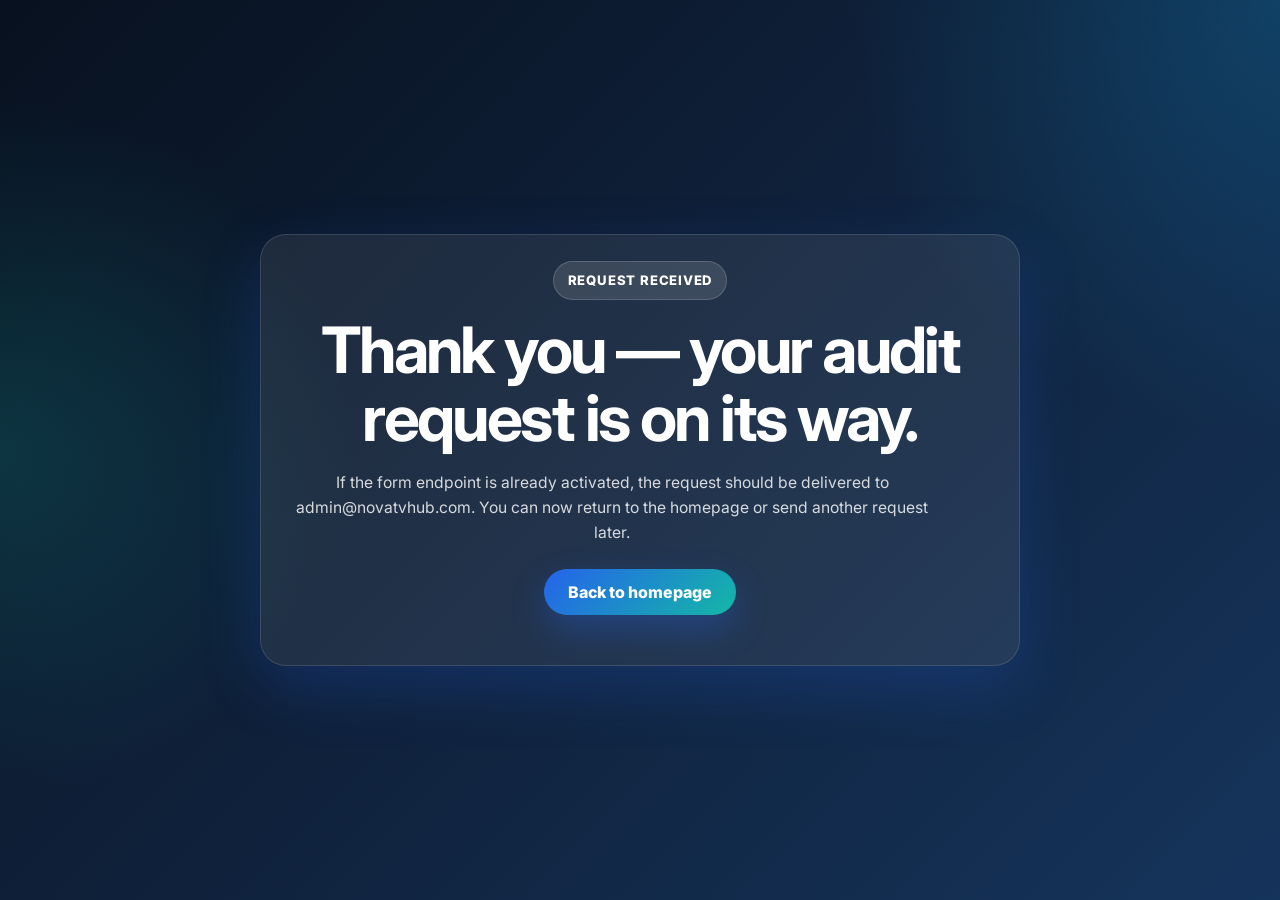
==== thank-you.html @ edfe0f5c "Deploy-ready Nova Dev landing page update" ====
<!DOCTYPE html>
<html lang="en">
<head>
  <meta charset="UTF-8" />
  <meta name="viewport" content="width=device-width, initial-scale=1.0" />
  <title>Thank You | Nova Dev</title>
  <link rel="preconnect" href="https://fonts.googleapis.com" />
  <link rel="preconnect" href="https://fonts.gstatic.com" crossorigin />
  <link href="https://fonts.googleapis.com/css2?family=Inter:wght@400;600;700;800&display=swap" rel="stylesheet" />
  <link rel="stylesheet" href="assets/css/style.css" />
</head>
<body>
  <main class="hero" style="min-height:100vh;display:grid;place-items:center;padding:32px 0;">
    <div class="container" style="max-width:760px;">
      <div class="hero-card" style="text-align:center;">
        <div class="eyebrow">Request received</div>
        <h1 style="margin-top:16px;">Thank you — your audit request is on its way.</h1>
        <p>If the form endpoint is already activated, the request should be delivered to admin@novatvhub.com. You can now return to the homepage or send another request later.</p>
        <div class="hero-actions" style="justify-content:center; margin-top:24px;">
          <a class="btn btn-primary" href="index.html">Back to homepage</a>
        </div>
      </div>
    </div>
  </main>
</body>
</html>
---- assets/css/style.css ----
:root {
  --bg: #08111f;
  --bg-soft: #0f1c31;
  --surface: #ffffff;
  --surface-soft: #f4f8ff;
  --text: #142033;
  --muted: #5d6b82;
  --line: #dbe5f3;
  --primary: #2563eb;
  --primary-2: #0ea5e9;
  --accent: #14b8a6;
  --accent-2: #22c55e;
  --white: #ffffff;
  --danger: #b91c1c;
  --success: #166534;
  --success-bg: #ecfdf3;
  --danger-bg: #fef2f2;
  --radius: 18px;
  --shadow: 0 16px 45px rgba(15, 23, 42, 0.12);
  --hero-shadow: 0 22px 60px rgba(37, 99, 235, 0.22);
  --max: 1160px;
  --font: 'Inter', system-ui, -apple-system, BlinkMacSystemFont, 'Segoe UI', sans-serif;
}

* { box-sizing: border-box; }
html { scroll-behavior: smooth; }
body {
  margin: 0;
  font-family: var(--font);
  color: var(--text);
  background: linear-gradient(180deg, #eef5ff 0%, #f8fbff 100%);
  line-height: 1.6;
}
a { color: inherit; }
img { max-width: 100%; display: block; }
button, input, select, textarea { font: inherit; }

.container {
  width: min(calc(100% - 32px), var(--max));
  margin: 0 auto;
}

.site-header {
  position: sticky;
  top: 0;
  z-index: 1000;
  backdrop-filter: blur(14px);
  background: rgba(8, 17, 31, 0.86);
  border-bottom: 1px solid rgba(255,255,255,0.08);
}
.site-nav {
  min-height: 80px;
  display: flex;
  align-items: center;
  justify-content: space-between;
  gap: 24px;
}
.brand {
  display: inline-flex;
  align-items: center;
  gap: 14px;
  text-decoration: none;
  color: var(--white);
  min-width: 0;
}
.brand-mark {
  width: 56px;
  height: 56px;
  border-radius: 16px;
  background: linear-gradient(135deg, var(--primary), var(--accent));
  display: grid;
  place-items: center;
  box-shadow: 0 12px 30px rgba(20, 184, 166, 0.28);
  flex: 0 0 auto;
  overflow: hidden;
}
.brand-mark span {
  font-family: 'Courier New', monospace;
  font-size: 1.2rem;
  font-weight: 900;
  color: #fff;
}
.brand.brand--image .brand-mark {
  width: 72px;
  height: 72px;
  padding: 8px;
  background: rgba(255,255,255,0.96);
  box-shadow: 0 12px 34px rgba(37, 99, 235, 0.24);
}
.brand.brand--image .brand-mark img {
  width: 100%;
  height: 100%;
  object-fit: contain;
}
.brand-copy { min-width: 0; }
.brand-title {
  display: block;
  font-size: 1.35rem;
  font-weight: 900;
  line-height: 1;
}
.brand-title em { color: #7dd3fc; font-style: normal; }
.brand-tag {
  display: block;
  color: rgba(255,255,255,0.68);
  font-size: 0.72rem;
  letter-spacing: 0.12em;
  text-transform: uppercase;
  margin-top: 4px;
}
.nav-links {
  display: flex;
  align-items: center;
  gap: 22px;
}
.nav-links a {
  color: rgba(255,255,255,0.84);
  text-decoration: none;
  font-weight: 600;
  font-size: 0.97rem;
}
.nav-links a:hover { color: #fff; }
.nav-actions {
  display: flex;
  align-items: center;
  gap: 14px;
}
.btn,
.menu-toggle {
  border: 0;
  border-radius: 999px;
  cursor: pointer;
}
.btn {
  display: inline-flex;
  align-items: center;
  justify-content: center;
  gap: 10px;
  text-decoration: none;
  font-weight: 800;
  line-height: 1;
  transition: transform .2s ease, box-shadow .2s ease, opacity .2s ease;
}
.btn:hover { transform: translateY(-2px); }
.btn-primary {
  color: #fff;
  background: linear-gradient(135deg, var(--primary), var(--accent));
  box-shadow: 0 14px 34px rgba(37, 99, 235, 0.32);
  padding: 15px 24px;
}
.btn-secondary {
  color: var(--primary);
  background: rgba(255,255,255,0.92);
  padding: 15px 22px;
}
.menu-toggle {
  display: none;
  width: 48px;
  height: 48px;
  background: rgba(255,255,255,0.08);
  color: #fff;
}
.menu-toggle svg { width: 22px; height: 22px; }

.hero {
  position: relative;
  overflow: hidden;
  background: radial-gradient(circle at top right, rgba(14,165,233,0.22), transparent 28%),
              radial-gradient(circle at left center, rgba(20,184,166,0.18), transparent 26%),
              linear-gradient(135deg, #08111f 0%, #10233e 54%, #15345b 100%);
  color: var(--white);
  padding: 86px 0 58px;
}
.hero-grid {
  display: grid;
  grid-template-columns: minmax(0, 1.1fr) minmax(320px, 0.9fr);
  gap: 36px;
  align-items: center;
}
.eyebrow {
  display: inline-flex;
  align-items: center;
  gap: 10px;
  background: rgba(255,255,255,0.12);
  border: 1px solid rgba(255,255,255,0.16);
  border-radius: 999px;
  padding: 8px 14px;
  font-size: 0.82rem;
  font-weight: 800;
  letter-spacing: .06em;
  text-transform: uppercase;
}
.hero h1 {
  font-size: clamp(2.2rem, 5vw, 4.3rem);
  line-height: 1.06;
  letter-spacing: -0.04em;
  margin: 18px 0 18px;
}
.hero h1 span { color: #7dd3fc; }
.hero p {
  max-width: 650px;
  color: rgba(255,255,255,0.83);
  font-size: 1.08rem;
  margin: 0 0 28px;
}
.hero-actions {
  display: flex;
  flex-wrap: wrap;
  gap: 14px;
  margin-bottom: 24px;
}
.hero-points {
  display: flex;
  flex-wrap: wrap;
  gap: 10px;
}
.hero-points span {
  display: inline-flex;
  align-items: center;
  gap: 8px;
  background: rgba(255,255,255,0.08);
  border: 1px solid rgba(255,255,255,0.12);
  border-radius: 999px;
  padding: 9px 14px;
  font-weight: 700;
  font-size: 0.92rem;
}
.hero-card {
  background: rgba(255,255,255,0.08);
  border: 1px solid rgba(255,255,255,0.12);
  border-radius: 26px;
  padding: 26px;
  box-shadow: var(--hero-shadow);
}
.hero-card h2 {
  margin: 0 0 12px;
  font-size: 1.18rem;
}
.hero-card p {
  margin: 0 0 18px;
  color: rgba(255,255,255,0.82);
  font-size: 0.98rem;
}
.mini-grid {
  display: grid;
  grid-template-columns: repeat(2, minmax(0, 1fr));
  gap: 14px;
}
.mini-card {
  background: rgba(8,17,31,0.35);
  border: 1px solid rgba(255,255,255,0.08);
  border-radius: 18px;
  padding: 16px;
}
.mini-card strong {
  display: block;
  font-size: 1.55rem;
  margin-bottom: 6px;
}
.mini-card span { color: rgba(255,255,255,0.72); font-size: 0.9rem; }

.stats {
  margin-top: -24px;
  position: relative;
  z-index: 2;
}
.stats-grid {
  background: #fff;
  border-radius: 24px;
  box-shadow: var(--shadow);
  display: grid;
  grid-template-columns: repeat(4, minmax(0, 1fr));
  gap: 16px;
  padding: 24px;
}
.stat {
  text-align: center;
  padding: 14px;
}
.stat strong {
  display: block;
  color: var(--primary);
  font-size: clamp(1.7rem, 3vw, 2.4rem);
  line-height: 1;
  margin-bottom: 8px;
}
.stat span { color: var(--muted); font-weight: 700; font-size: .95rem; }

section { padding: 84px 0; }
.section-head {
  text-align: center;
  max-width: 780px;
  margin: 0 auto 42px;
}
.section-head h2 {
  margin: 0 0 12px;
  font-size: clamp(1.9rem, 3.2vw, 3rem);
  line-height: 1.12;
}
.section-head p {
  margin: 0;
  color: var(--muted);
  font-size: 1.04rem;
}
.cards-3, .cards-4, .steps, .testimonials, .faq-grid {
  display: grid;
  gap: 22px;
}
.cards-3 { grid-template-columns: repeat(3, minmax(0, 1fr)); }
.cards-4 { grid-template-columns: repeat(4, minmax(0, 1fr)); }
.steps { grid-template-columns: repeat(3, minmax(0, 1fr)); }
.testimonials { grid-template-columns: repeat(3, minmax(0, 1fr)); }
.faq-grid { grid-template-columns: repeat(2, minmax(0, 1fr)); }
.card {
  background: #fff;
  border: 1px solid var(--line);
  border-radius: 22px;
  padding: 24px;
  box-shadow: var(--shadow);
}
.card .icon {
  width: 52px;
  height: 52px;
  border-radius: 16px;
  display: grid;
  place-items: center;
  background: linear-gradient(135deg, rgba(37,99,235,0.12), rgba(20,184,166,0.14));
  color: var(--primary);
  font-size: 1.4rem;
  margin-bottom: 16px;
}
.card h3 { margin: 0 0 10px; font-size: 1.15rem; }
.card p { margin: 0; color: var(--muted); }
.card ul { margin: 12px 0 0; padding-left: 18px; color: var(--muted); }
.card li + li { margin-top: 8px; }

.dark-band {
  background: linear-gradient(135deg, #08111f 0%, #10233e 100%);
  color: #fff;
}
.dark-band .section-head p { color: rgba(255,255,255,0.78); }
.check-grid {
  display: grid;
  grid-template-columns: repeat(3, minmax(0, 1fr));
  gap: 16px;
}
.check-item {
  background: rgba(255,255,255,0.08);
  border: 1px solid rgba(255,255,255,0.12);
  border-radius: 18px;
  padding: 16px 18px;
  display: flex;
  gap: 12px;
  align-items: flex-start;
}
.check-item span {
  display: inline-grid;
  place-items: center;
  width: 28px;
  height: 28px;
  border-radius: 50%;
  background: rgba(20,184,166,0.18);
  color: #67e8f9;
  flex: 0 0 auto;
  font-weight: 900;
}
.check-item strong { display: block; margin-bottom: 3px; }
.check-item p { margin: 0; color: rgba(255,255,255,0.78); font-size: 0.94rem; }

.step-number {
  display: inline-grid;
  place-items: center;
  width: 42px;
  height: 42px;
  border-radius: 14px;
  background: linear-gradient(135deg, var(--primary), var(--accent));
  color: #fff;
  font-weight: 900;
  margin-bottom: 16px;
}

.form-shell {
  display: grid;
  grid-template-columns: minmax(0, .92fr) minmax(0, 1.08fr);
  gap: 28px;
  align-items: start;
}
.form-panel, .info-panel {
  background: #fff;
  border: 1px solid var(--line);
  border-radius: 26px;
  box-shadow: var(--shadow);
}
.form-panel { padding: 30px; }
.info-panel {
  padding: 30px;
  background: linear-gradient(180deg, #ffffff 0%, #f6fbff 100%);
}
.info-panel h3, .form-panel h2 { margin-top: 0; }
.info-list {
  display: grid;
  gap: 14px;
  margin-top: 22px;
}
.info-list .item {
  display: flex;
  gap: 12px;
  align-items: flex-start;
  color: var(--muted);
}
.info-list .item strong { color: var(--text); display: block; margin-bottom: 4px; }
.info-dot {
  width: 34px;
  height: 34px;
  border-radius: 12px;
  display: grid;
  place-items: center;
  background: rgba(37,99,235,0.12);
  color: var(--primary);
  flex: 0 0 auto;
}
.form-grid {
  display: grid;
  grid-template-columns: repeat(2, minmax(0, 1fr));
  gap: 16px;
}
.field,
.field-full { display: block; }
.field-full { grid-column: 1 / -1; }
label {
  display: block;
  margin-bottom: 8px;
  font-weight: 700;
  font-size: 0.92rem;
}
input, select, textarea {
  width: 100%;
  border: 1.8px solid var(--line);
  border-radius: 14px;
  background: #f9fbff;
  padding: 14px 15px;
  color: var(--text);
  outline: none;
  transition: border-color .2s ease, box-shadow .2s ease, background .2s ease;
}
input:focus, select:focus, textarea:focus {
  border-color: var(--primary);
  box-shadow: 0 0 0 4px rgba(37,99,235,0.10);
  background: #fff;
}
textarea { min-height: 120px; resize: vertical; }
.form-note {
  color: var(--muted);
  font-size: .9rem;
  margin-top: 14px;
}
.alert {
  display: none;
  margin-top: 18px;
  border-radius: 16px;
  padding: 16px 18px;
  font-weight: 700;
}
.alert.success {
  color: var(--success);
  background: var(--success-bg);
  border: 1px solid #bbf7d0;
}
.alert.error {
  color: var(--danger);
  background: var(--danger-bg);
  border: 1px solid #fecaca;
}
.badge-row {
  display: flex;
  flex-wrap: wrap;
  gap: 10px;
  margin-top: 18px;
}
.badge-row span {
  display: inline-flex;
  align-items: center;
  gap: 8px;
  border-radius: 999px;
  padding: 9px 13px;
  background: #eef6ff;
  color: var(--primary);
  font-weight: 700;
  font-size: 0.9rem;
}
.quote {
  position: relative;
  padding-top: 18px;
}
.quote::before {
  content: '“';
  position: absolute;
  top: -14px;
  left: 0;
  font-size: 4rem;
  color: rgba(37,99,235,0.12);
  font-weight: 900;
  line-height: 1;
}
.quote p { margin: 0 0 16px; }
.quote strong { color: var(--primary); }

.site-footer {
  background: #08111f;
  color: rgba(255,255,255,0.75);
  padding: 34px 0 46px;
}
.footer-grid {
  display: flex;
  align-items: center;
  justify-content: space-between;
  gap: 18px;
  flex-wrap: wrap;
}
.footer-links {
  display: flex;
  gap: 18px;
  flex-wrap: wrap;
}
.footer-links a {
  color: #8fe5df;
  text-decoration: none;
  font-weight: 700;
}
.footer-links a:hover { color: #fff; }

@media (max-width: 1024px) {
  .hero-grid,
  .form-shell,
  .cards-4,
  .check-grid,
  .cards-3,
  .steps,
  .testimonials,
  .faq-grid {
    grid-template-columns: repeat(2, minmax(0, 1fr));
  }
  .hero-grid { grid-template-columns: 1fr; }
}

@media (max-width: 860px) {
  .site-nav {
    min-height: 74px;
    flex-wrap: wrap;
    padding: 14px 0;
  }
  .menu-toggle { display: inline-grid; place-items: center; }
  .nav-links {
    width: 100%;
    order: 10;
    display: none;
    flex-direction: column;
    align-items: stretch;
    gap: 6px;
    padding: 10px 0 4px;
  }
  .site-header.menu-open .nav-links { display: flex; }
  .nav-links a {
    padding: 12px 14px;
    border-radius: 14px;
    background: rgba(255,255,255,0.06);
  }
  .nav-actions .btn-primary {
    display: none;
  }
}

@media (max-width: 720px) {
  section { padding: 68px 0; }
  .hero { padding: 72px 0 48px; }
  .hero-actions,
  .badge-row,
  .footer-grid,
  .footer-links {
    justify-content: center;
  }
  .stats-grid,
  .form-grid,
  .hero-grid,
  .form-shell,
  .cards-4,
  .cards-3,
  .steps,
  .testimonials,
  .faq-grid,
  .check-grid,
  .mini-grid {
    grid-template-columns: 1fr;
  }
  .form-panel,
  .info-panel { padding: 22px; }
}

@media (max-width: 560px) {
  .container {
    width: min(calc(100% - 20px), var(--max));
  }
  .brand-mark {
    width: 52px;
    height: 52px;
    border-radius: 14px;
  }
  .brand.brand--image .brand-mark {
    width: 62px;
    height: 62px;
    padding: 7px;
  }
  .brand-title { font-size: 1.15rem; }
  .hero h1 { font-size: 2.2rem; }
  .hero p { font-size: 1rem; }
  .btn-primary,
  .btn-secondary { width: 100%; }
  .hero-actions .btn { width: 100%; }
}
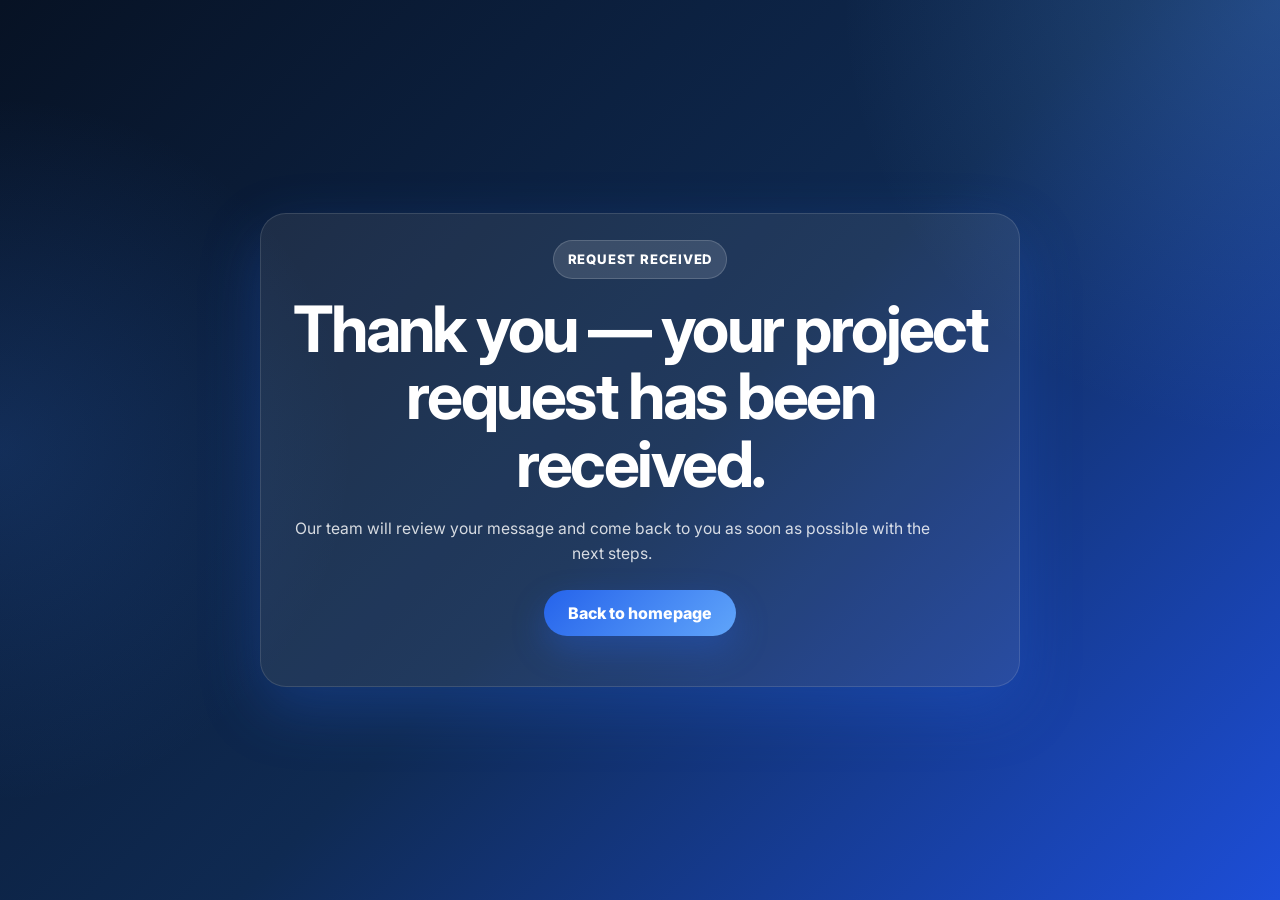
==== commit 50ac052e: "Refine landing page copy, blue theme, optional website field" ====
--- a/thank-you.html
+++ b/thank-you.html
@@ -14,8 +14,8 @@
     <div class="container" style="max-width:760px;">
       <div class="hero-card" style="text-align:center;">
         <div class="eyebrow">Request received</div>
-        <h1 style="margin-top:16px;">Thank you — your audit request is on its way.</h1>
-        <p>If the form endpoint is already activated, the request should be delivered to admin@novatvhub.com. You can now return to the homepage or send another request later.</p>
+        <h1 style="margin-top:16px;">Thank you — your project request has been received.</h1>
+        <p>Our team will review your message and come back to you as soon as possible with the next steps.</p>
         <div class="hero-actions" style="justify-content:center; margin-top:24px;">
           <a class="btn btn-primary" href="index.html">Back to homepage</a>
         </div>
--- a/assets/css/style.css
+++ b/assets/css/style.css
@@ -7,9 +7,9 @@
   --muted: #5d6b82;
   --line: #dbe5f3;
   --primary: #2563eb;
-  --primary-2: #0ea5e9;
-  --accent: #14b8a6;
-  --accent-2: #22c55e;
+  --primary-2: #60a5fa;
+  --accent: #3b82f6;
+  --accent-2: #93c5fd;
   --white: #ffffff;
   --danger: #b91c1c;
   --success: #166534;
@@ -17,7 +17,7 @@
   --danger-bg: #fef2f2;
   --radius: 18px;
   --shadow: 0 16px 45px rgba(15, 23, 42, 0.12);
-  --hero-shadow: 0 22px 60px rgba(37, 99, 235, 0.22);
+  --hero-shadow: 0 22px 60px rgba(37, 99, 235, 0.28);
   --max: 1160px;
   --font: 'Inter', system-ui, -apple-system, BlinkMacSystemFont, 'Segoe UI', sans-serif;
 }
@@ -67,10 +67,10 @@
   width: 56px;
   height: 56px;
   border-radius: 16px;
-  background: linear-gradient(135deg, var(--primary), var(--accent));
+  background: linear-gradient(135deg, #2563eb, #60a5fa);
   display: grid;
   place-items: center;
-  box-shadow: 0 12px 30px rgba(20, 184, 166, 0.28);
+  box-shadow: 0 12px 30px rgba(37, 99, 235, 0.28);
   flex: 0 0 auto;
   overflow: hidden;
 }
@@ -144,7 +144,7 @@
 .btn:hover { transform: translateY(-2px); }
 .btn-primary {
   color: #fff;
-  background: linear-gradient(135deg, var(--primary), var(--accent));
+  background: linear-gradient(135deg, #2563eb, #60a5fa);
   box-shadow: 0 14px 34px rgba(37, 99, 235, 0.32);
   padding: 15px 24px;
 }
@@ -165,9 +165,9 @@
 .hero {
   position: relative;
   overflow: hidden;
-  background: radial-gradient(circle at top right, rgba(14,165,233,0.22), transparent 28%),
-              radial-gradient(circle at left center, rgba(20,184,166,0.18), transparent 26%),
-              linear-gradient(135deg, #08111f 0%, #10233e 54%, #15345b 100%);
+  background: radial-gradient(circle at top right, rgba(96,165,250,0.24), transparent 28%),
+              radial-gradient(circle at left center, rgba(59,130,246,0.18), transparent 26%),
+              linear-gradient(135deg, #071224 0%, #0f2a52 52%, #1d4ed8 100%);
   color: var(--white);
   padding: 86px 0 58px;
 }
@@ -324,7 +324,7 @@
   border-radius: 16px;
   display: grid;
   place-items: center;
-  background: linear-gradient(135deg, rgba(37,99,235,0.12), rgba(20,184,166,0.14));
+  background: linear-gradient(135deg, rgba(37,99,235,0.12), rgba(96,165,250,0.18));
   color: var(--primary);
   font-size: 1.4rem;
   margin-bottom: 16px;
@@ -335,7 +335,7 @@
 .card li + li { margin-top: 8px; }
 
 .dark-band {
-  background: linear-gradient(135deg, #08111f 0%, #10233e 100%);
+  background: linear-gradient(135deg, #071224 0%, #12346b 100%);
   color: #fff;
 }
 .dark-band .section-head p { color: rgba(255,255,255,0.78); }
@@ -359,7 +359,7 @@
   width: 28px;
   height: 28px;
   border-radius: 50%;
-  background: rgba(20,184,166,0.18);
+  background: rgba(59,130,246,0.18);
   color: #67e8f9;
   flex: 0 0 auto;
   font-weight: 900;
@@ -373,7 +373,7 @@
   width: 42px;
   height: 42px;
   border-radius: 14px;
-  background: linear-gradient(135deg, var(--primary), var(--accent));
+  background: linear-gradient(135deg, #2563eb, #60a5fa);
   color: #fff;
   font-weight: 900;
   margin-bottom: 16px;
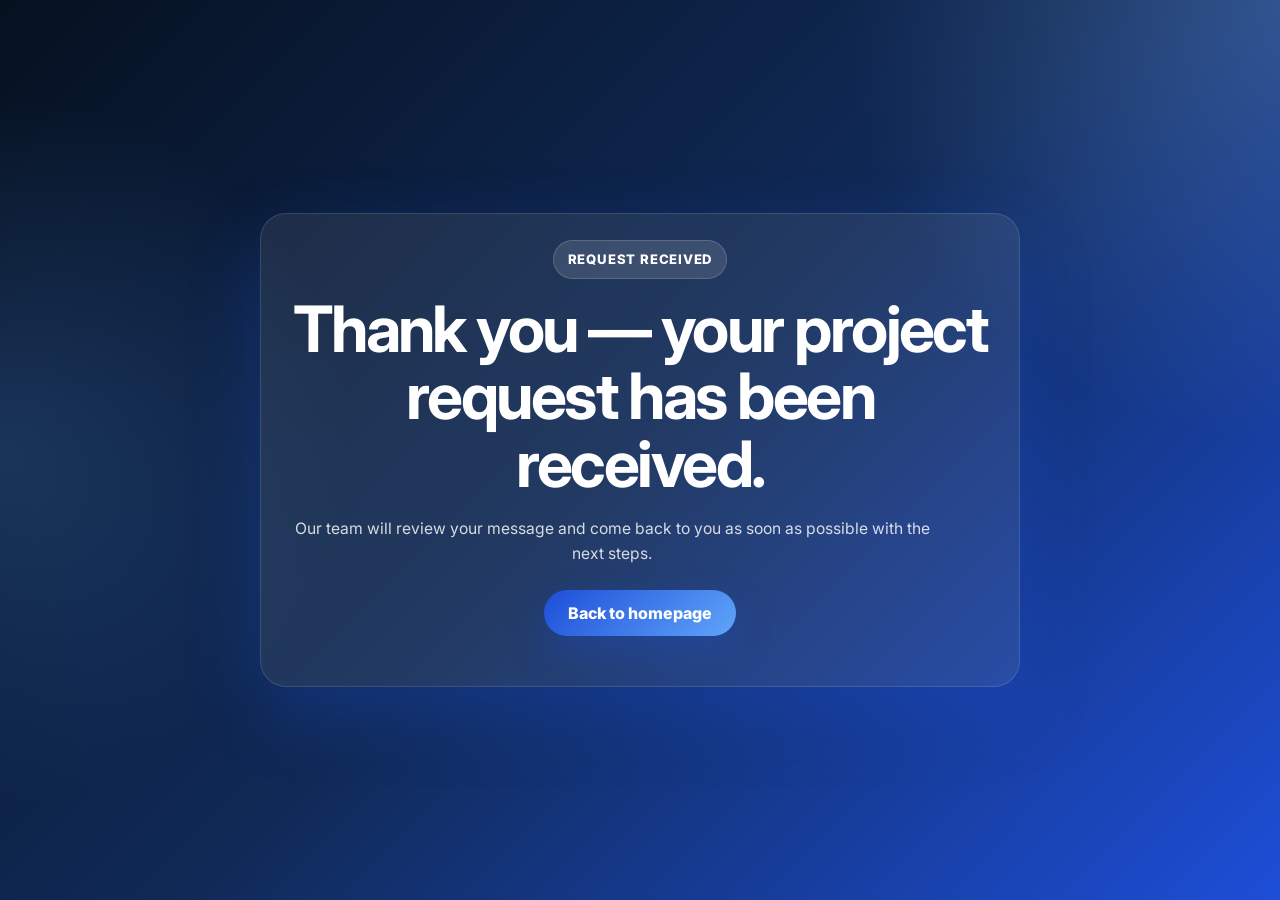
==== commit 7f53321b: "feat: add Plausible analytics (privacy-first, no cookies) to all pages (EN)" ====
--- a/thank-you.html
+++ b/thank-you.html
@@ -8,6 +8,8 @@
   <link rel="preconnect" href="https://fonts.gstatic.com" crossorigin />
   <link href="https://fonts.googleapis.com/css2?family=Inter:wght@400;600;700;800&display=swap" rel="stylesheet" />
   <link rel="stylesheet" href="assets/css/style.css" />
+  <!-- Plausible Analytics — privacy-first, no cookies -->
+  <script defer data-domain="novadev-audit.vercel.app" src="https://plausible.io/js/script.js"></script>
 </head>
 <body>
   <main class="hero" style="min-height:100vh;display:grid;place-items:center;padding:32px 0;">
--- a/assets/css/style.css
+++ b/assets/css/style.css
@@ -6,18 +6,18 @@
   --text: #142033;
   --muted: #5d6b82;
   --line: #dbe5f3;
-  --primary: #2563eb;
-  --primary-2: #60a5fa;
-  --accent: #3b82f6;
-  --accent-2: #93c5fd;
+  --primary: #1d4ed8;
+  --primary-2: #3b82f6;
+  --accent: #60a5fa;
+  --accent-2: #bfdbfe;
   --white: #ffffff;
   --danger: #b91c1c;
   --success: #166534;
   --success-bg: #ecfdf3;
   --danger-bg: #fef2f2;
   --radius: 18px;
-  --shadow: 0 16px 45px rgba(15, 23, 42, 0.12);
-  --hero-shadow: 0 22px 60px rgba(37, 99, 235, 0.28);
+  --shadow: 0 18px 48px rgba(15, 23, 42, 0.14);
+  --hero-shadow: 0 26px 70px rgba(29, 78, 216, 0.30);
   --max: 1160px;
   --font: 'Inter', system-ui, -apple-system, BlinkMacSystemFont, 'Segoe UI', sans-serif;
 }
@@ -28,7 +28,7 @@
   margin: 0;
   font-family: var(--font);
   color: var(--text);
-  background: linear-gradient(180deg, #eef5ff 0%, #f8fbff 100%);
+  background: linear-gradient(180deg, #edf4ff 0%, #f8fbff 100%);
   line-height: 1.6;
 }
 a { color: inherit; }
@@ -45,8 +45,8 @@
   top: 0;
   z-index: 1000;
   backdrop-filter: blur(14px);
-  background: rgba(8, 17, 31, 0.86);
-  border-bottom: 1px solid rgba(255,255,255,0.08);
+  background: rgba(7, 18, 36, 0.9);
+  border-bottom: 1px solid rgba(255,255,255,0.10);
 }
 .site-nav {
   min-height: 80px;
@@ -67,10 +67,10 @@
   width: 56px;
   height: 56px;
   border-radius: 16px;
-  background: linear-gradient(135deg, #2563eb, #60a5fa);
+  background: linear-gradient(135deg, #1d4ed8, #60a5fa);
   display: grid;
   place-items: center;
-  box-shadow: 0 12px 30px rgba(37, 99, 235, 0.28);
+  box-shadow: 0 14px 34px rgba(29, 78, 216, 0.30);
   flex: 0 0 auto;
   overflow: hidden;
 }
@@ -80,18 +80,7 @@
   font-weight: 900;
   color: #fff;
 }
-.brand.brand--image .brand-mark {
-  width: 72px;
-  height: 72px;
-  padding: 8px;
-  background: rgba(255,255,255,0.96);
-  box-shadow: 0 12px 34px rgba(37, 99, 235, 0.24);
-}
-.brand.brand--image .brand-mark img {
-  width: 100%;
-  height: 100%;
-  object-fit: contain;
-}
+/* brand--image class kept for backwards compat but not used */
 .brand-copy { min-width: 0; }
 .brand-title {
   display: block;
@@ -99,10 +88,10 @@
   font-weight: 900;
   line-height: 1;
 }
-.brand-title em { color: #7dd3fc; font-style: normal; }
+.brand-title em { color: #93c5fd; font-style: normal; }
 .brand-tag {
   display: block;
-  color: rgba(255,255,255,0.68);
+  color: rgba(255,255,255,0.72);
   font-size: 0.72rem;
   letter-spacing: 0.12em;
   text-transform: uppercase;
@@ -144,8 +133,8 @@
 .btn:hover { transform: translateY(-2px); }
 .btn-primary {
   color: #fff;
-  background: linear-gradient(135deg, #2563eb, #60a5fa);
-  box-shadow: 0 14px 34px rgba(37, 99, 235, 0.32);
+  background: linear-gradient(135deg, #1d4ed8, #60a5fa);
+  box-shadow: 0 16px 38px rgba(29, 78, 216, 0.30);
   padding: 15px 24px;
 }
 .btn-secondary {
@@ -165,9 +154,9 @@
 .hero {
   position: relative;
   overflow: hidden;
-  background: radial-gradient(circle at top right, rgba(96,165,250,0.24), transparent 28%),
-              radial-gradient(circle at left center, rgba(59,130,246,0.18), transparent 26%),
-              linear-gradient(135deg, #071224 0%, #0f2a52 52%, #1d4ed8 100%);
+  background: radial-gradient(circle at top right, rgba(147,197,253,0.24), transparent 28%),
+              radial-gradient(circle at left center, rgba(96,165,250,0.18), transparent 26%),
+              linear-gradient(135deg, #061120 0%, #102a57 50%, #1d4ed8 100%);
   color: var(--white);
   padding: 86px 0 58px;
 }
@@ -196,7 +185,7 @@
   letter-spacing: -0.04em;
   margin: 18px 0 18px;
 }
-.hero h1 span { color: #7dd3fc; }
+.hero h1 span { color: #93c5fd; }
 .hero p {
   max-width: 650px;
   color: rgba(255,255,255,0.83);
@@ -324,7 +313,7 @@
   border-radius: 16px;
   display: grid;
   place-items: center;
-  background: linear-gradient(135deg, rgba(37,99,235,0.12), rgba(96,165,250,0.18));
+  background: linear-gradient(135deg, rgba(29,78,216,0.12), rgba(147,197,253,0.20));
   color: var(--primary);
   font-size: 1.4rem;
   margin-bottom: 16px;
@@ -335,7 +324,7 @@
 .card li + li { margin-top: 8px; }
 
 .dark-band {
-  background: linear-gradient(135deg, #071224 0%, #12346b 100%);
+  background: linear-gradient(135deg, #061120 0%, #163b82 100%);
   color: #fff;
 }
 .dark-band .section-head p { color: rgba(255,255,255,0.78); }
@@ -359,7 +348,7 @@
   width: 28px;
   height: 28px;
   border-radius: 50%;
-  background: rgba(59,130,246,0.18);
+  background: rgba(96,165,250,0.18);
   color: #67e8f9;
   flex: 0 0 auto;
   font-weight: 900;
@@ -373,7 +362,7 @@
   width: 42px;
   height: 42px;
   border-radius: 14px;
-  background: linear-gradient(135deg, #2563eb, #60a5fa);
+  background: linear-gradient(135deg, #1d4ed8, #60a5fa);
   color: #fff;
   font-weight: 900;
   margin-bottom: 16px;
@@ -394,7 +383,7 @@
 .form-panel { padding: 30px; }
 .info-panel {
   padding: 30px;
-  background: linear-gradient(180deg, #ffffff 0%, #f6fbff 100%);
+  background: linear-gradient(180deg, #ffffff 0%, #f3f8ff 100%);
 }
 .info-panel h3, .form-panel h2 { margin-top: 0; }
 .info-list {
@@ -506,7 +495,7 @@
 .quote strong { color: var(--primary); }
 
 .site-footer {
-  background: #08111f;
+  background: #061120;
   color: rgba(255,255,255,0.75);
   padding: 34px 0 46px;
 }
@@ -605,11 +594,7 @@
     height: 52px;
     border-radius: 14px;
   }
-  .brand.brand--image .brand-mark {
-    width: 62px;
-    height: 62px;
-    padding: 7px;
-  }
+  /* brand--image not used */
   .brand-title { font-size: 1.15rem; }
   .hero h1 { font-size: 2.2rem; }
   .hero p { font-size: 1rem; }
@@ -617,3 +602,281 @@
   .btn-secondary { width: 100%; }
   .hero-actions .btn { width: 100%; }
 }
+
+/* ============================================================
+   AI CHAT POPUP STYLES
+============================================================ */
+#ai-chat-bubble {
+  position: fixed;
+  bottom: 28px;
+  right: 28px;
+  z-index: 9999;
+  width: 60px;
+  height: 60px;
+  border-radius: 50%;
+  background: linear-gradient(135deg, #1d4ed8, #60a5fa);
+  box-shadow: 0 8px 32px rgba(29, 78, 216, 0.45);
+  display: flex;
+  align-items: center;
+  justify-content: center;
+  cursor: pointer;
+  transition: transform .25s ease, box-shadow .25s ease;
+  color: #fff;
+}
+#ai-chat-bubble:hover,
+#ai-chat-bubble:focus {
+  transform: scale(1.08) translateY(-3px);
+  box-shadow: 0 14px 40px rgba(29, 78, 216, 0.55);
+  outline: 3px solid rgba(96,165,250,0.5);
+}
+#ai-chat-bubble svg {
+  width: 26px;
+  height: 26px;
+}
+.chat-badge {
+  position: absolute;
+  top: -4px;
+  right: -4px;
+  background: #ef4444;
+  color: #fff;
+  font-size: 0.7rem;
+  font-weight: 900;
+  width: 20px;
+  height: 20px;
+  border-radius: 50%;
+  display: flex;
+  align-items: center;
+  justify-content: center;
+  border: 2px solid #fff;
+  animation: pulse-badge 2s ease infinite;
+}
+@keyframes pulse-badge {
+  0%, 100% { transform: scale(1); }
+  50% { transform: scale(1.15); }
+}
+#ai-chat-window {
+  position: fixed;
+  bottom: 100px;
+  right: 28px;
+  z-index: 9998;
+  width: 370px;
+  max-width: calc(100vw - 40px);
+  height: 530px;
+  max-height: calc(100vh - 120px);
+  background: #fff;
+  border-radius: 24px;
+  box-shadow: 0 24px 80px rgba(15, 23, 42, 0.22);
+  display: flex;
+  flex-direction: column;
+  overflow: hidden;
+  border: 1px solid var(--line);
+  animation: chat-slide-up .28s cubic-bezier(.34,1.56,.64,1);
+}
+#ai-chat-window[hidden] {
+  display: none !important;
+}
+@keyframes chat-slide-up {
+  from { opacity: 0; transform: translateY(24px) scale(.96); }
+  to   { opacity: 1; transform: translateY(0) scale(1); }
+}
+.chat-header {
+  background: linear-gradient(135deg, #1d4ed8, #3b82f6);
+  color: #fff;
+  padding: 16px 18px;
+  display: flex;
+  align-items: center;
+  justify-content: space-between;
+  flex-shrink: 0;
+}
+.chat-header-info {
+  display: flex;
+  align-items: center;
+  gap: 12px;
+}
+.chat-avatar {
+  width: 40px;
+  height: 40px;
+  border-radius: 50%;
+  background: rgba(255,255,255,0.18);
+  display: grid;
+  place-items: center;
+  flex-shrink: 0;
+}
+.chat-avatar svg { width: 20px; height: 20px; }
+.chat-header strong {
+  display: block;
+  font-size: 0.97rem;
+}
+.chat-status {
+  display: flex;
+  align-items: center;
+  gap: 5px;
+  font-size: 0.78rem;
+  opacity: .85;
+  margin-top: 2px;
+}
+.chat-dot {
+  width: 7px;
+  height: 7px;
+  border-radius: 50%;
+  background: #4ade80;
+  display: inline-block;
+  animation: blink-dot 2s ease infinite;
+}
+@keyframes blink-dot {
+  0%, 100% { opacity: 1; }
+  50% { opacity: .4; }
+}
+#ai-chat-close {
+  background: rgba(255,255,255,0.16);
+  border: none;
+  color: #fff;
+  font-size: 1.4rem;
+  width: 32px;
+  height: 32px;
+  border-radius: 50%;
+  cursor: pointer;
+  display: flex;
+  align-items: center;
+  justify-content: center;
+  line-height: 1;
+  transition: background .2s;
+  padding: 0;
+}
+#ai-chat-close:hover { background: rgba(255,255,255,0.28); }
+.chat-messages {
+  flex: 1;
+  overflow-y: auto;
+  padding: 18px 16px;
+  display: flex;
+  flex-direction: column;
+  gap: 12px;
+  scroll-behavior: smooth;
+}
+.chat-msg {
+  display: flex;
+  flex-direction: column;
+  max-width: 82%;
+}
+.chat-msg.bot { align-self: flex-start; }
+.chat-msg.user { align-self: flex-end; }
+.chat-bubble {
+  padding: 11px 15px;
+  border-radius: 18px;
+  font-size: 0.93rem;
+  line-height: 1.5;
+}
+.chat-msg.bot .chat-bubble {
+  background: var(--surface-soft);
+  border: 1px solid var(--line);
+  color: var(--text);
+  border-bottom-left-radius: 4px;
+}
+.chat-msg.user .chat-bubble {
+  background: linear-gradient(135deg, #1d4ed8, #3b82f6);
+  color: #fff;
+  border-bottom-right-radius: 4px;
+}
+.chat-time {
+  font-size: 0.7rem;
+  color: var(--muted);
+  margin-top: 4px;
+  padding: 0 4px;
+}
+.chat-msg.user .chat-time { text-align: right; }
+.chat-typing {
+  display: flex;
+  align-items: center;
+  gap: 5px;
+  padding: 11px 15px;
+  background: var(--surface-soft);
+  border: 1px solid var(--line);
+  border-radius: 18px;
+  border-bottom-left-radius: 4px;
+  width: fit-content;
+}
+.chat-typing span {
+  width: 7px;
+  height: 7px;
+  background: var(--primary);
+  border-radius: 50%;
+  opacity: .5;
+  animation: typing-bounce .9s ease infinite;
+}
+.chat-typing span:nth-child(2) { animation-delay: .15s; }
+.chat-typing span:nth-child(3) { animation-delay: .30s; }
+@keyframes typing-bounce {
+  0%, 80%, 100% { transform: translateY(0); opacity: .5; }
+  40% { transform: translateY(-5px); opacity: 1; }
+}
+.chat-input-row {
+  padding: 14px 16px;
+  border-top: 1px solid var(--line);
+  display: flex;
+  gap: 10px;
+  background: #fff;
+  flex-shrink: 0;
+}
+#chat-input {
+  flex: 1;
+  border: 1.8px solid var(--line);
+  border-radius: 999px;
+  padding: 11px 18px;
+  font-size: 0.93rem;
+  outline: none;
+  transition: border-color .2s, box-shadow .2s;
+  width: auto;
+  background: var(--surface-soft);
+}
+#chat-input:focus {
+  border-color: var(--primary);
+  box-shadow: 0 0 0 3px rgba(29,78,216,.12);
+  background: #fff;
+}
+#chat-send {
+  width: 44px;
+  height: 44px;
+  border-radius: 50%;
+  background: linear-gradient(135deg, #1d4ed8, #60a5fa);
+  border: none;
+  color: #fff;
+  cursor: pointer;
+  display: flex;
+  align-items: center;
+  justify-content: center;
+  flex-shrink: 0;
+  transition: transform .2s, box-shadow .2s;
+  box-shadow: 0 4px 14px rgba(29,78,216,.3);
+}
+#chat-send:hover { transform: scale(1.08); box-shadow: 0 6px 18px rgba(29,78,216,.4); }
+#chat-send svg { width: 18px; height: 18px; }
+.chat-quick-btns {
+  display: flex;
+  flex-wrap: wrap;
+  gap: 8px;
+  margin-top: 8px;
+}
+.chat-quick-btn {
+  background: #eef6ff;
+  color: var(--primary);
+  border: 1.5px solid rgba(29,78,216,0.18);
+  border-radius: 999px;
+  padding: 7px 13px;
+  font-size: 0.83rem;
+  font-weight: 700;
+  cursor: pointer;
+  transition: background .2s, transform .15s;
+  font-family: var(--font);
+}
+.chat-quick-btn:hover { background: #dbeafe; transform: translateY(-1px); }
+@media (max-width: 480px) {
+  #ai-chat-window {
+    right: 12px;
+    bottom: 88px;
+    width: calc(100vw - 24px);
+  }
+  #ai-chat-bubble {
+    right: 16px;
+    bottom: 20px;
+  }
+}
